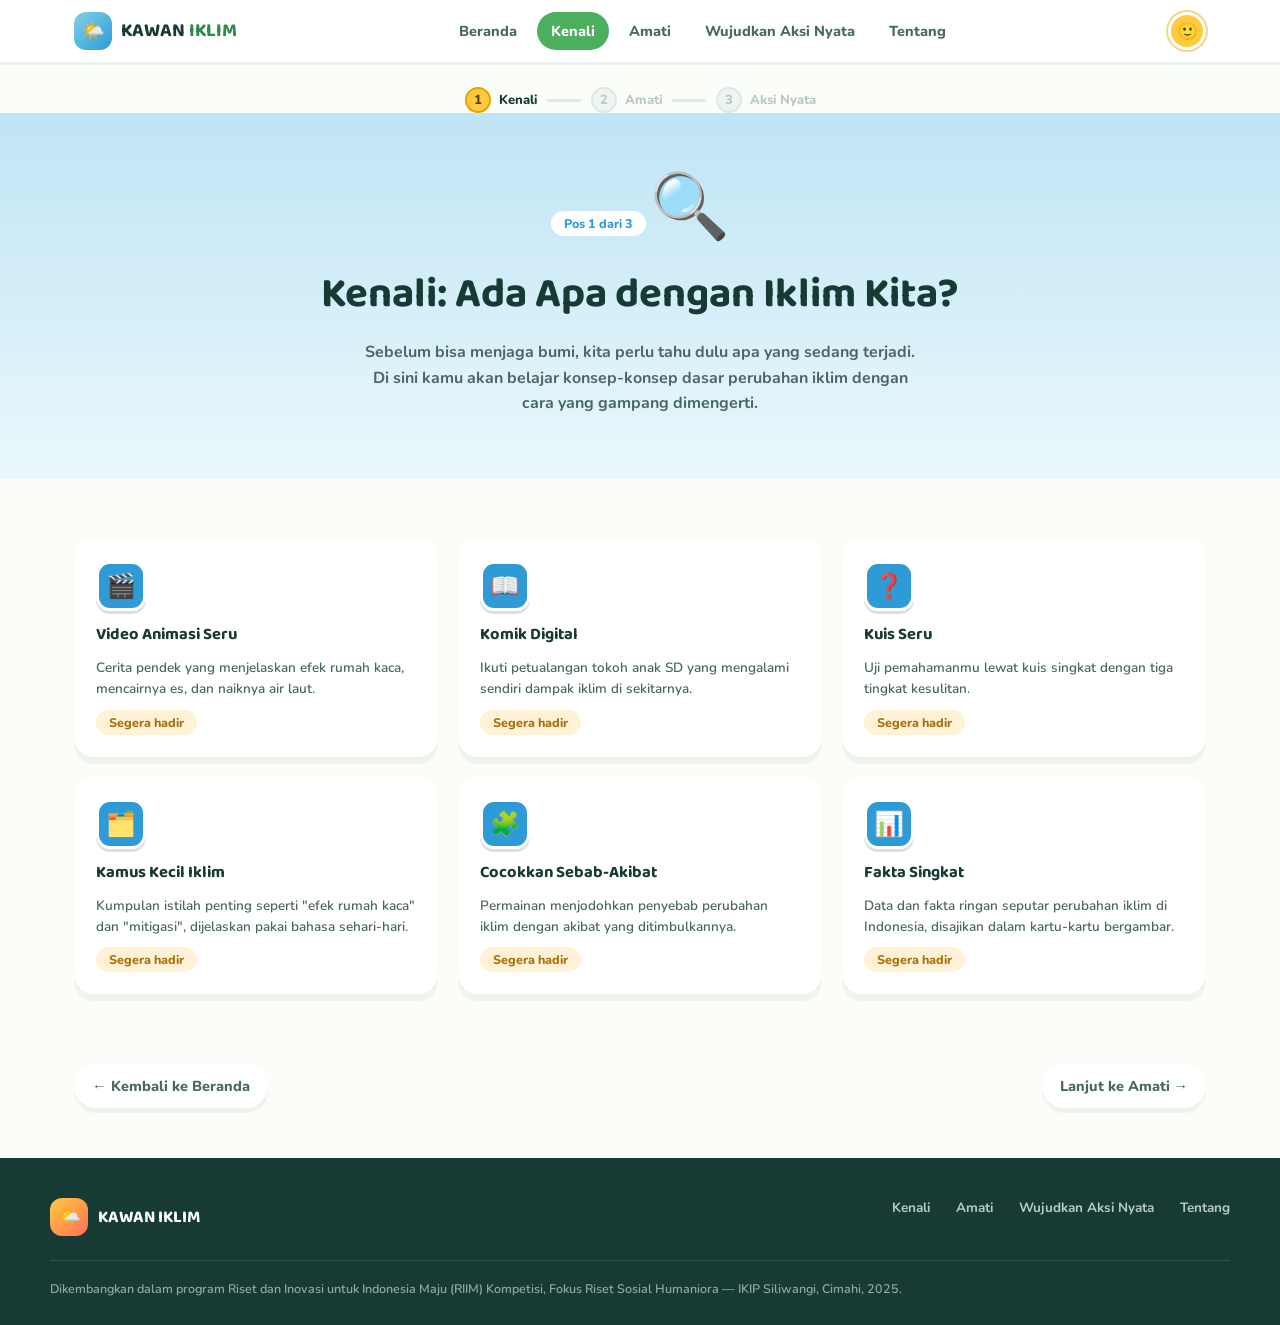
==== kenali.html @ 24a7d561 "Add files via upload" ====
<!DOCTYPE html>
<html lang="id">
<head>
<meta charset="UTF-8">
<meta name="viewport" content="width=device-width, initial-scale=1.0">
<title>Kenali — KAWAN IKLIM</title>
<link rel="preconnect" href="https://fonts.googleapis.com">
<link href="https://fonts.googleapis.com/css2?family=Baloo+2:wght@500;600;700;800&family=Nunito:wght@400;600;700;800;900&display=swap" rel="stylesheet">
<link rel="stylesheet" href="kawan-style.css">
</head>
<body>

<nav>
  <div class="nav-inner">
    <div class="logo"><div class="logo-mark">🌤️</div><div class="logo-text">KAWAN<span> IKLIM</span></div></div>
    <button class="burger" id="burgerBtn">☰</button>
    <div class="nav-links" id="navLinks">
      <a href="index.html">Beranda</a>
      <a href="kenali.html" class="active">Kenali</a>
      <a href="amati.html">Amati</a>
      <a href="aksi.html">Wujudkan Aksi Nyata</a>
      <a href="index.html#tentang">Tentang</a>
    </div>
    <div class="nav-avatar">🙂<span class="tip">Profil & lencana — segera hadir</span></div>
  </div>
</nav>

<div class="steps">
  <div class="step current"><span class="dot">1</span> Kenali</div>
  <div class="step-line"></div>
  <div class="step"><span class="dot">2</span> Amati</div>
  <div class="step-line"></div>
  <div class="step"><span class="dot">3</span> Aksi Nyata</div>
</div>

<section class="mod-hero hero-kenali">
  <span class="pill" style="color:var(--ocean);">Pos 1 dari 3</span>
  <div class="mod-icon-big">🔍</div>
  <h1>Kenali: Ada Apa dengan Iklim Kita?</h1>
  <p>Sebelum bisa menjaga bumi, kita perlu tahu dulu apa yang sedang terjadi. Di sini kamu akan belajar konsep-konsep dasar perubahan iklim dengan cara yang gampang dimengerti.</p>
</section>

<section class="section">
  <div class="card-grid">
    <div class="feature-card">
      <div class="f-icon" style="background:var(--ocean);">🎬</div>
      <h3>Video Animasi Seru</h3>
      <p>Cerita pendek yang menjelaskan efek rumah kaca, mencairnya es, dan naiknya air laut.</p>
      <div class="status-row"><span class="pill status-soon">Segera hadir</span></div>
    </div>
    <div class="feature-card">
      <div class="f-icon" style="background:var(--ocean);">📖</div>
      <h3>Komik Digital</h3>
      <p>Ikuti petualangan tokoh anak SD yang mengalami sendiri dampak iklim di sekitarnya.</p>
      <div class="status-row"><span class="pill status-soon">Segera hadir</span></div>
    </div>
    <div class="feature-card">
      <div class="f-icon" style="background:var(--ocean);">❓</div>
      <h3>Kuis Seru</h3>
      <p>Uji pemahamanmu lewat kuis singkat dengan tiga tingkat kesulitan.</p>
      <div class="status-row"><span class="pill status-soon">Segera hadir</span></div>
    </div>
    <div class="feature-card">
      <div class="f-icon" style="background:var(--ocean);">🗂️</div>
      <h3>Kamus Kecil Iklim</h3>
      <p>Kumpulan istilah penting seperti "efek rumah kaca" dan "mitigasi", dijelaskan pakai bahasa sehari-hari.</p>
      <div class="status-row"><span class="pill status-soon">Segera hadir</span></div>
    </div>
    <div class="feature-card">
      <div class="f-icon" style="background:var(--ocean);">🧩</div>
      <h3>Cocokkan Sebab-Akibat</h3>
      <p>Permainan menjodohkan penyebab perubahan iklim dengan akibat yang ditimbulkannya.</p>
      <div class="status-row"><span class="pill status-soon">Segera hadir</span></div>
    </div>
    <div class="feature-card">
      <div class="f-icon" style="background:var(--ocean);">📊</div>
      <h3>Fakta Singkat</h3>
      <p>Data dan fakta ringan seputar perubahan iklim di Indonesia, disajikan dalam kartu-kartu bergambar.</p>
      <div class="status-row"><span class="pill status-soon">Segera hadir</span></div>
    </div>
  </div>
</section>

<div class="page-nav">
  <a href="index.html">← Kembali ke Beranda</a>
  <a href="amati.html">Lanjut ke Amati →</a>
</div>

<footer>
  <div class="footer-inner">
    <div class="footer-brand"><div class="logo-mark">🌤️</div><span>KAWAN IKLIM</span></div>
    <div class="footer-links">
      <a href="kenali.html">Kenali</a>
      <a href="amati.html">Amati</a>
      <a href="aksi.html">Wujudkan Aksi Nyata</a>
      <a href="index.html#tentang">Tentang</a>
    </div>
  </div>
  <p class="footer-note">Dikembangkan dalam program Riset dan Inovasi untuk Indonesia Maju (RIIM) Kompetisi, Fokus Riset Sosial Humaniora — IKIP Siliwangi, Cimahi, 2025.</p>
</footer>

<script>
  document.getElementById('burgerBtn').addEventListener('click', () => document.getElementById('navLinks').classList.toggle('open'));
</script>
</body>
</html>
---- kawan-style.css ----
:root{
  --sky-top:#7fd2e6;
  --sky-bottom:#eaf8fb;
  --sun:#ffcb3d;
  --sun-dark:#ec9f00;
  --leaf:#4caf5e;
  --leaf-dark:#2e8b4e;
  --leaf-pale:#e6f6e8;
  --ocean:#2f9bd6;
  --ocean-pale:#e3f3fb;
  --coral:#ff6f59;
  --coral-dark:#e2543a;
  --coral-pale:#ffece8;
  --ink:#173b34;
  --ink-soft:#4a6863;
  --card:#ffffff;
  --bg:#fbfdf9;
}
*{box-sizing:border-box;}
html{scroll-behavior:smooth;}
body{
  margin:0;
  background:var(--bg);
  font-family:'Nunito',sans-serif;
  color:var(--ink);
  overflow-x:hidden;
}
h1,h2,h3,.headline,nav .logo-text{font-family:'Baloo 2',sans-serif;}
a{text-decoration:none;color:inherit;}
.section{max-width:1180px;margin:0 auto;padding:60px 24px;}
.section-head{text-align:center;max-width:640px;margin:0 auto 40px;}
.section-head h2{font-size:clamp(24px,3.4vw,34px);margin:0 0 10px;color:var(--ink);}
.section-head p{font-size:15.5px;color:var(--ink-soft);font-weight:600;line-height:1.6;margin:0;}
.pill{display:inline-block;font-size:12.5px;font-weight:800;padding:4px 13px;border-radius:999px;}

/* ---------------- NAVBAR ---------------- */
nav{position:sticky;top:0;z-index:100;background:rgba(255,255,255,0.9);backdrop-filter:blur(8px);border-bottom:3px solid #eaf4ee;}
.nav-inner{max-width:1180px;margin:0 auto;padding:12px 24px;display:flex;align-items:center;justify-content:space-between;}
.logo{display:flex;align-items:center;gap:9px;}
.logo-mark{width:38px;height:38px;border-radius:12px;background:linear-gradient(135deg,var(--sky-top),var(--ocean));display:flex;align-items:center;justify-content:center;font-size:19px;flex-shrink:0;}
.logo-text{font-size:19px;font-weight:700;color:var(--ink);}
.logo-text span{color:var(--leaf-dark);}
.nav-links{display:flex;gap:6px;align-items:center;}
.nav-links a{font-weight:800;font-size:14.5px;color:var(--ink-soft);padding:9px 14px;border-radius:999px;transition:background .15s,color .15s;}
.nav-links a:hover{background:var(--leaf-pale);color:var(--leaf-dark);}
.nav-links a.active{background:var(--leaf);color:#fff;}
.nav-avatar{width:38px;height:38px;border-radius:50%;background:var(--sun);display:flex;align-items:center;justify-content:center;font-size:17px;border:3px solid #fff;box-shadow:0 0 0 2px #f2d585;cursor:default;position:relative;}
.nav-avatar .tip{position:absolute;top:46px;right:0;background:var(--ink);color:#fff;font-size:11.5px;font-weight:700;padding:6px 10px;border-radius:8px;white-space:nowrap;opacity:0;pointer-events:none;transition:opacity .15s;}
.nav-avatar:hover .tip{opacity:1;}
.burger{display:none;width:38px;height:38px;border-radius:10px;border:none;background:var(--leaf-pale);font-size:18px;cursor:pointer;}
@media (max-width:820px){
  .nav-links{position:absolute;top:100%;left:0;right:0;background:#fff;flex-direction:column;align-items:stretch;padding:10px 20px 18px;border-bottom:3px solid #eaf4ee;display:none;}
  .nav-links.open{display:flex;}
  .nav-links a{padding:12px 14px;}
  .burger{display:block;}
}

/* ---------------- BUTTONS ---------------- */
.btn{font-family:'Baloo 2',sans-serif;font-weight:700;font-size:16px;padding:13px 26px;border-radius:999px;border:none;cursor:pointer;display:inline-flex;align-items:center;gap:8px;transition:transform .1s;}
.btn:active{transform:translateY(2px);}
.btn-primary{background:var(--coral);color:#fff;box-shadow:0 5px 0 var(--coral-dark);}
.btn-primary:active{box-shadow:0 2px 0 var(--coral-dark);}
.btn-ghost{background:#fff;color:var(--ink);box-shadow:0 5px 0 #d7e6e0;}
.btn-ghost:active{box-shadow:0 2px 0 #d7e6e0;}

/* ---------------- PROGRESS STEPS ---------------- */
.steps{display:flex;justify-content:center;align-items:center;gap:10px;padding:22px 24px 0;flex-wrap:wrap;}
.step{display:flex;align-items:center;gap:8px;font-weight:800;font-size:13px;color:#b9c9c4;}
.step .dot{width:26px;height:26px;border-radius:50%;background:#eef4f1;display:flex;align-items:center;justify-content:center;font-size:13px;border:2px solid #dce9e4;}
.step.done .dot{background:var(--leaf);color:#fff;border-color:var(--leaf);}
.step.done{color:var(--leaf-dark);}
.step.current .dot{background:var(--sun);color:#5a3d00;border-color:var(--sun-dark);}
.step.current{color:var(--ink);}
.step-line{width:34px;height:3px;background:#dce9e4;border-radius:2px;}

/* ---------------- MODULE HERO (subpages) ---------------- */
.mod-hero{padding:50px 24px 40px;text-align:center;position:relative;overflow:hidden;}
.mod-hero .pill{background:#fff;margin-bottom:14px;}
.mod-hero h1{font-size:clamp(28px,4.4vw,42px);margin:0 0 12px;color:var(--ink);}
.mod-hero p{font-size:16px;font-weight:700;color:var(--ink-soft);max-width:560px;margin:0 auto 22px;line-height:1.6;}
.mod-icon-big{font-size:64px;display:inline-block;margin-bottom:10px;animation:bob 3.2s ease-in-out infinite;}
@keyframes bob{0%,100%{transform:translateY(0);}50%{transform:translateY(-8px);}}
.hero-kenali{background:linear-gradient(180deg,#bfe4f5,#eaf8fb);}
.hero-amati{background:linear-gradient(180deg,#c7ecc9,#eef8ef);}
.hero-aksi{background:linear-gradient(180deg,#ffd2c4,#fff3ee);}

/* ---------------- CARDS ---------------- */
.card-grid{display:grid;grid-template-columns:repeat(3,1fr);gap:20px;}
@media (max-width:900px){.card-grid{grid-template-columns:1fr 1fr;}}
@media (max-width:600px){.card-grid{grid-template-columns:1fr;}}
.feature-card{background:var(--card);border-radius:20px;padding:22px;box-shadow:0 7px 0 rgba(23,59,52,0.05);display:flex;flex-direction:column;gap:10px;transition:transform .15s;}
.feature-card:hover{transform:translateY(-3px);}
.feature-card .f-icon{width:50px;height:50px;border-radius:14px;display:flex;align-items:center;justify-content:center;font-size:24px;border:3px solid #fff;box-shadow:0 3px 0 rgba(23,59,52,0.15);}
.feature-card h3{font-size:16.5px;margin:0;}
.feature-card p{font-size:13.5px;color:var(--ink-soft);font-weight:600;line-height:1.55;margin:0;flex-grow:1;}
.status-row{display:flex;align-items:center;justify-content:space-between;gap:8px;flex-wrap:wrap;}
.status-soon{background:#fff2d6;color:#a8710a;}
.status-ready{background:#dcf3e0;color:var(--leaf-dark);}
.feature-card .btn-primary{padding:8px 16px;font-size:13.5px;box-shadow:0 3px 0 var(--coral-dark);}

/* ---------------- PAGE NAV (prev/next) ---------------- */
.page-nav{max-width:1180px;margin:10px auto 0;padding:0 24px 50px;display:flex;justify-content:space-between;gap:16px;flex-wrap:wrap;}
.page-nav a{font-weight:800;font-size:14.5px;color:var(--ink-soft);display:flex;align-items:center;gap:8px;background:#fff;padding:12px 18px;border-radius:999px;box-shadow:0 5px 0 rgba(23,59,52,0.05);}
.page-nav a:hover{color:var(--ink);}

/* ---------------- FOOTER ---------------- */
footer{background:var(--ink);color:#dcece7;padding:40px 24px 26px;}
.footer-inner{max-width:1180px;margin:0 auto;display:flex;justify-content:space-between;gap:24px;flex-wrap:wrap;}
.footer-brand{display:flex;align-items:center;gap:10px;}
.footer-brand .logo-mark{background:linear-gradient(135deg,var(--sun),var(--coral));}
.footer-brand span{font-family:'Baloo 2',sans-serif;font-weight:700;font-size:17px;color:#fff;}
.footer-links{display:flex;gap:26px;flex-wrap:wrap;}
.footer-links a{font-size:13.5px;font-weight:700;color:#b7cbc5;}
.footer-links a:hover{color:#fff;}
.footer-note{max-width:1180px;margin:24px auto 0;padding-top:18px;border-top:1px solid rgba(255,255,255,0.12);font-size:12.5px;color:#8fa8a2;font-weight:600;line-height:1.6;}
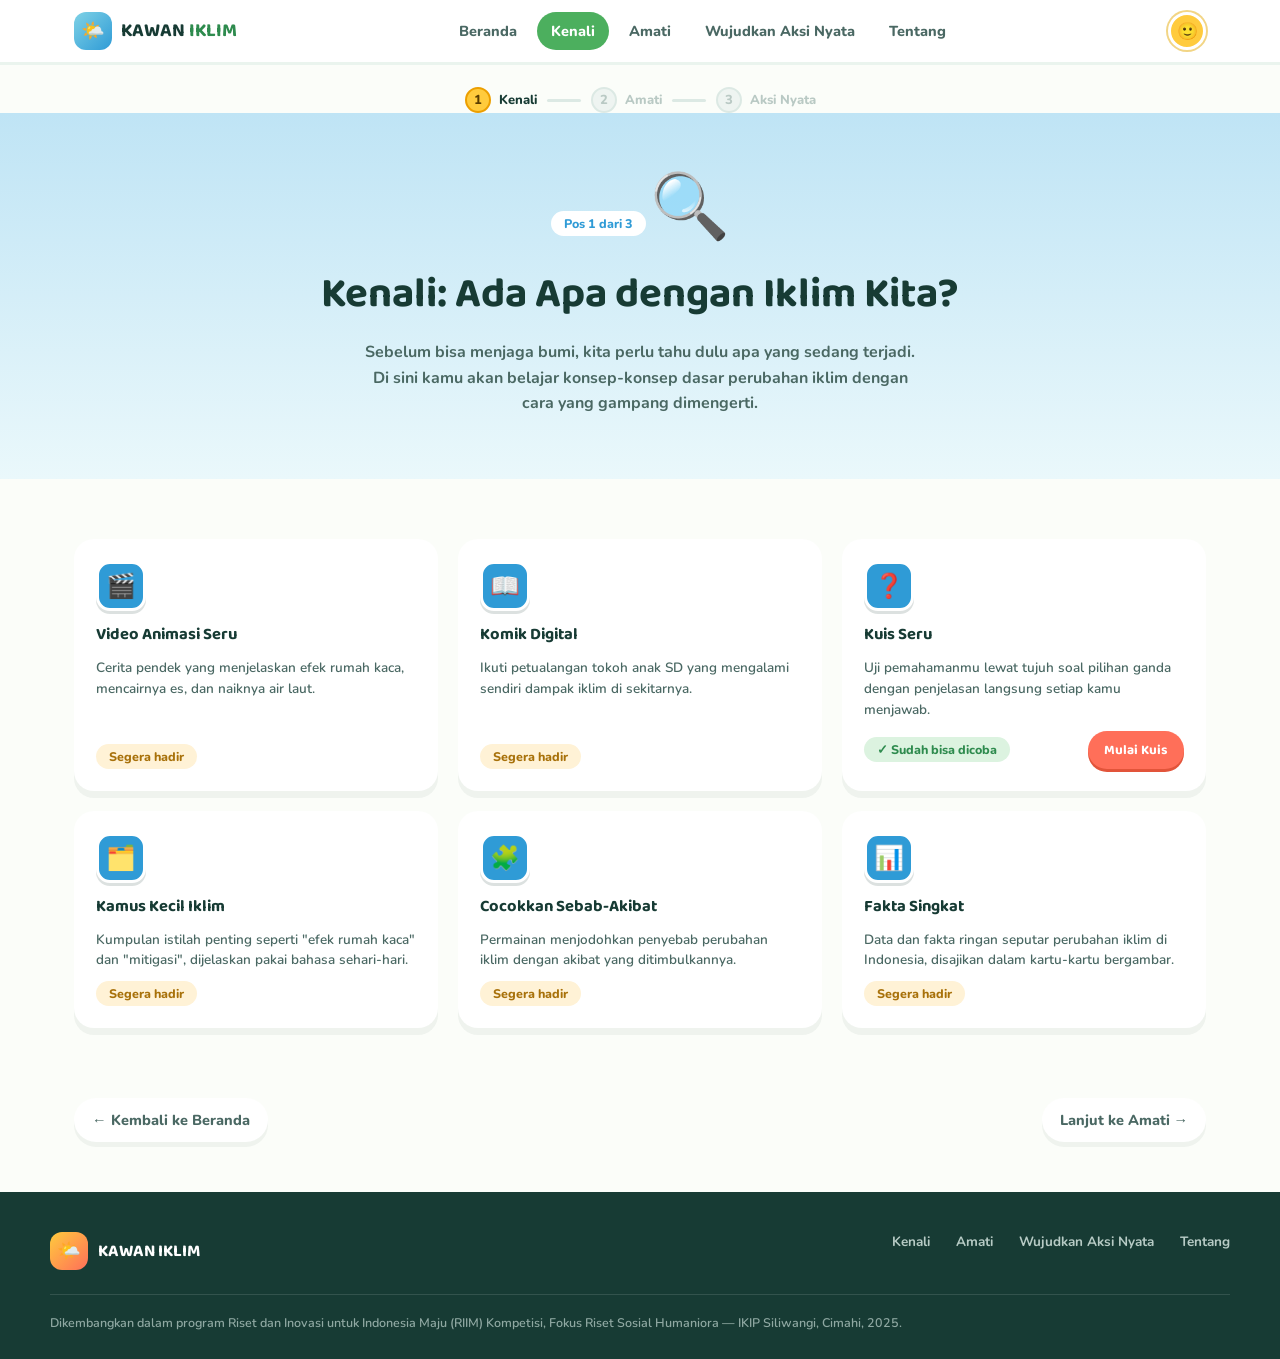
==== commit 9ac1b2e1: "Add files via upload" ====
--- a/kenali.html
+++ b/kenali.html
@@ -57,8 +57,11 @@
     <div class="feature-card">
       <div class="f-icon" style="background:var(--ocean);">❓</div>
       <h3>Kuis Seru</h3>
-      <p>Uji pemahamanmu lewat kuis singkat dengan tiga tingkat kesulitan.</p>
-      <div class="status-row"><span class="pill status-soon">Segera hadir</span></div>
+      <p>Uji pemahamanmu lewat tujuh soal pilihan ganda dengan penjelasan langsung setiap kamu menjawab.</p>
+      <div class="status-row">
+        <span class="pill status-ready">✓ Sudah bisa dicoba</span>
+        <a href="kuis.html" class="btn btn-primary">Mulai Kuis</a>
+      </div>
     </div>
     <div class="feature-card">
       <div class="f-icon" style="background:var(--ocean);">🗂️</div>
